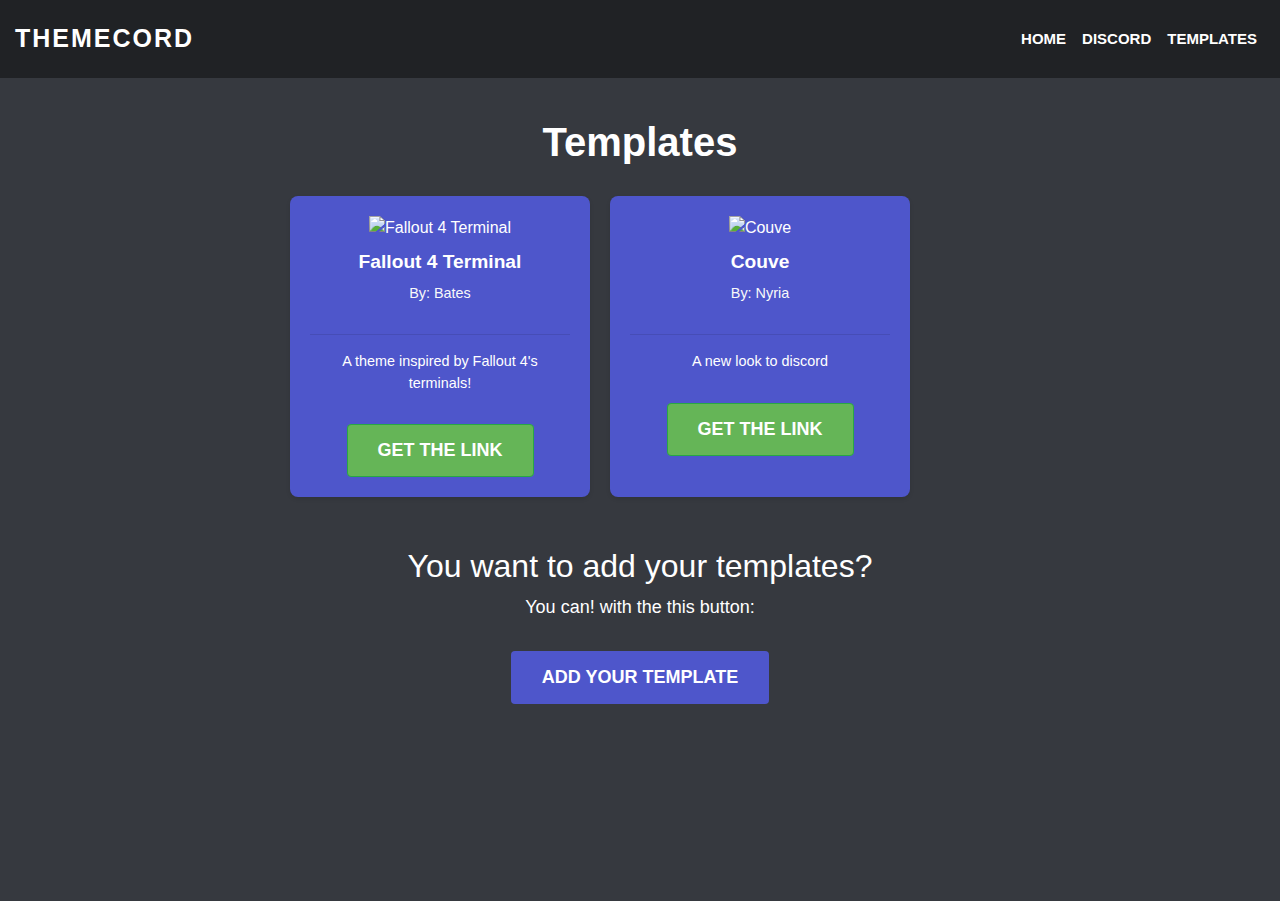
==== templates.html @ a10ba4d6 "Updated" ====
<!DOCTYPE html>
<html lang="en">
<head>
    <meta charset="UTF-8">
    <meta name="viewport" content="width=device-width, initial-scale=1.0">
    <link rel="stylesheet" href="https://stackpath.bootstrapcdn.com/bootstrap/4.4.1/css/bootstrap.min.css">
    <title>Templates - ThemeCord</title>
    <link rel="stylesheet" href="style.css"/>
    <style>


        h1 {
            font-size: 2.5rem;
            font-weight: bold;
            margin-bottom: 20px;
        }

        .templates {
            display: flex;
            flex-wrap: wrap;
        }

        .template {
            width: 300px;
            background-color: #4e56cb;
            border-radius: 8px;
            box-shadow: 0 2px 4px rgba(0, 0, 0, 0.1);
            margin: 10px;
            padding: 20px;
            text-align: center;
            color: #fff;
        }

        .template img {
            max-width: 100%;
            height: auto;
            margin-bottom: 10px;
        }

        .template h3 {
            font-size: 1.2rem;
            font-weight: bold;
            margin-bottom: 10px;
        }

        .template p {
            font-size: 0.9rem;
            color: #fff;
        }
        .template a {
            display: inline-block;
            padding: 12px 30px;
            font-size: 18px;
            font-weight: bold;
            text-transform: uppercase;
            background-color: #65b557;
            color: #FFF;
            border-radius: 4px;
            text-decoration: none;
            transition: background-color 0.3s ease;
        }
        .template a:hover{
            background-color: #1f8c0b;
            color: #FFF;
        }
    </style>
</head>
<body>
    <nav class="navbar navbar-expand-lg">
        <a class="navbar-brand" href="index.html">ThemeCord</a>
        <button class="navbar-toggler" type="button" data-toggle="collapse" data-target="#navbarNav" aria-controls="navbarNav" aria-expanded="false" aria-label="Toggle navigation">
            <span class="navbar-toggler-icon"></span>
        </button>
        <div class="collapse navbar-collapse" id="navbarNav">
            <ul class="navbar-nav ml-auto">
                <li class="nav-item">
                    <a class="nav-link" href="index.html">Home</a>
                </li>
                <li class="nav-item">
                    <a class="nav-link" href="https://discord.gg/FTK3txBsAS">Discord</a>
                </li>
                <li class="nav-item active">
                    <a class="nav-link" href="templates.html">Templates</a>
                </li>
            </ul>
        </div>
    </nav>

    <div class="container">
        <h1>Templates</h1>

        <div class="templates">
            <div class="template">
                <img src="https://betterdiscord.app/Image/878" alt="Fallout 4 Terminal">
                <h3>Fallout 4 Terminal</h3>
                <p class="text-light">By: Bates</p>
                <hr/>
                <p>A theme inspired by Fallout 4's terminals!</p>
                <a href="javascript:c('https://raw.githubusercontent.com/CommandCrafterHD/Fallout4TerminalTheme/main/Fallout4Terminal.theme.css')" class="btn btn-success">get the link</a>
            </div>
            <div class="template">
                <img src="https://camo.githubusercontent.com/d0adf752f369e24870a6a7c505d929dab61ad9debd068b3af610118f588c294e/68747470733a2f2f63646e2e646973636f72646170702e636f6d2f6174746163686d656e74732f3533393138303331363434373939373937342f3732353733373831393031353837323536322f756e6b6e6f776e2e706e67" alt="Couve">
                <h3>Couve</h3>
                <p class="text-light">By: Nyria</p>
                <hr/>
                <p>A new look to discord</p>
                <a href="javascript:c('https://nyri4.github.io/Couve/betterdiscord/couve.theme.css')" class="btn btn-success">get the link</a>
            </div>
        </div>

        <div class="text-center container mx-auto">
            <h2>You want to add your templates?</h2>
            <p>You can! with the this button:</p>
            <a href="https://github.com/Theme-Cord/theme-cord.github.io/issues" class="btn cta-btn">Add your template</a>
        </div>
    </div>
    <!-- Bootstrap Toast (Dark Theme) -->
    <div class="toast bg-dark text-white" role="alert" aria-live="polite" aria-atomic="true" data-autohide="false">
        <div class="toast-header">
            <img src="https://raw.githubusercontent.com/Theme-Cord/.github/main/avatar2.png" class="rounded mr-2" alt="..." width="16px" height="16px">
            <strong class="mr-auto">Theme Cord</strong>
            <small>Just now</small>
            <button type="button" class="ml-2 mb-1 close" data-dismiss="toast" aria-label="Close">
                <span aria-hidden="true">&times;</span>
            </button>
        </div>
        <div class="toast-body">
            The theme CSS link was copied to your clipboard. Use the link in the app to apply the theme.
        </div>
    </div>
</body>
<script>
      function c(textToCopy) {

            let t = document.createElement("input")
            // t.style.display = "none"
            t.value = textToCopy
            document.documentElement.appendChild(t)
            t.select();
            document.execCommand('copy');
            t.remove();
            // Show toast
            const toast = document.querySelector('.toast');
            const bsToast = new bootstrap.Toast(toast);
            bsToast.show();
        }
</script>
<script src="https://code.jquery.com/jquery-3.4.1.slim.min.js"></script>
<script src="https://cdn.jsdelivr.net/npm/bootstrap@4.4.1/dist/js/bootstrap.min.js"></script>

</html>
---- style.css ----
@font-face {
    font-family: 'Discordinated';
    src: url('https://lightcord.github.io/css/DISCORDINATED.woff2') format('woff2'),
        url('https://lightcord.github.io/css/DISCORDINATED.woff') format('woff');
    font-weight: normal;
    font-style: normal;
}

.navbar-nav a {
    font-family: 'Roboto', sans-serif;
    font-size: 15px;
    text-transform: uppercase;
    font-weight: bold;
}

.navbar-light .navbar-brand {
    color: #FFF;
    font-size: 25px;
    text-transform: uppercase;
    font-weight: bold;
    letter-spacing: 2px;
}

.navbar-light .navbar-nav .active>.nav-link,
.navbar-light .navbar-nav .nav-link.active,
.navbar-light .navbar-nav .nav-link.show,
.navbar-light .navbar-nav .show>.nav-link {
    color: #FFF;
}

.navbar-light .navbar-nav .nav-link {
    color: #FFF;
}

.navbar-nav {
    text-align: center;
}

.nav-link {
    padding: .2rem 1rem;
}

.nav-light .navbar-nav .nav-link:focus,
.navbar-light .navbar-nav .nav-link:hover {
    color: #FFF;
}

.w-100 {
    height: 100vh;
}

@media only screen and (max-width: 767px) {
    .navbar-nav.ml-auto {
        background: rgba(0, 0, 0, 0.5);
    }

    .navbar-toggler {
        padding: 1px 5px;
        font-size: 18px;
        line-height: 0.3;
        background: rgba(32,34,37,1);
    }
}

#cards > div > div.card {
    background-color: #202225; 
    color: #FFF
}
#cards > div > div.card > div.card-body {
    padding-bottom: 1rem!important;
}
#cards > div > div.card > div.card-body > div.ico:not(.icon-shape) {
    background-color: #3f49df; 
    width: 90px; 
    height: 90px; 
    border-radius: 90px; 
    margin-left: calc(50% - 45px);
}

@media only screen and (max-width: 991px) {
    #cards > div > div {
        margin-top: 5px;
        margin-bottom: 5px;
    }
}
.video-responsive { 
    overflow:hidden; 
    padding-bottom:56.25%; 
    position:relative; 
    height:0;
}
    
.video-responsive iframe {
    left:0; 
    top:0; 
    height:100%;
    width:100%;
    position:absolute;
}
.main-section {
    color: #FFF; 
}
@media only screen and (max-width: 1199px) {
    body > section:nth-child(4),
    body > section:nth-child(5),
    body > section:nth-child(6),
    body > section:nth-child(7) {
        margin-top: 50px!important
    }
    body > section:nth-child(4) > div > div,
    body > section:nth-child(5) > div > div,
    body > section:nth-child(6) > div > div {
        flex-direction: column;
    }
    body > section:nth-child(4) > div > div > div:nth-child(1) {
        order: 2!important
    } 
    body > section:nth-child(5) > div > div > div.col-md-6.order-md-2 {
        order: 1!important
    }
    body > section:nth-child(5) > div > div > div.col-md-6.order-md-1 {
        order: 2!important
    }
    body > section:nth-child(6) > div > div > div.col-md-6.order-md-2 {
        order: 3!important
    }
}

.AnimedTitle {
    background-color: #4e56cb;
    font-size: 70px;
    font-weight: 700;
    background-image: linear-gradient(-75deg,
            transparent 0,
            transparent 5%,
            rgba(255, 255, 255, 0.5) 5%,
            rgba(255, 255, 255, 0.5) 10%,
            transparent 10%,
            transparent 100%);
    background-size: 200% 100%;
    -webkit-text-fill-color: transparent;
    -webkit-background-clip: text;
    background-clip: text;
    transition: 1.2s;
    font-family: Discordinated;
}

.AnimedTitle:hover {
    background-position: -120% 0;
}

.gradientTop {
    background: rgba(32,34,37,1);
    background: linear-gradient(rgba(32,34,37,1) 10%, rgba(32,34,37,0) 100%);
}
.gradientBottom {
    background: rgba(32,34,37,0);
    background: linear-gradient(rgba(32,34,37,0) 0%, rgba(32,34,37,1) 50%);
}

.icon.icon-border {
    border-color: #4e56cb;
    color: #4e56cb;
}

.icon {
    display: inline-block;
    width: 60px;
    height: 60px;
    line-height: 60px;
    border-radius: 30px;
    border: solid 1px #2065a1;
    color: #4e56cb;
    -webkit-transition: all .2s ease-out;
    -moz-transition: all .2s ease-out;
    transition: all .2s ease-out;
    font-size: 30px;
    margin: 0 auto 30px;
    text-align: center;
}

::-webkit-scrollbar {
    width: 12px;
    background-color: #36393f;
}

::-webkit-scrollbar-track {
    -webkit-box-shadow: inset 0 0 6px rgba(105, 105, 105, 0.3);
    box-shadow: 6px;
    border-radius: 10px
}

::-webkit-scrollbar-thumb {
    border-radius: 10px;
    -webkit-box-shadow: inset 0 0 6px rgba(0,0,0,.5);
    box-shadow: 6px
}
body {
    font-family: 'Roboto', sans-serif;
    color: #FFF;
    background-color: #36393f;
}

.container {
    max-width: 800px;
    margin: 0 auto;
    padding: 40px;
    text-align: center;
}

h1 {
    font-size: 40px;
    font-weight: bold;
    margin-bottom: 20px;
}

p {
    font-size: 18px;
    line-height: 1.5;
    margin-bottom: 30px;
}

.features {
    display: flex;
    justify-content: center;
    align-items: flex-start;
    flex-wrap: wrap;
    margin-top: 50px;
}

.feature {
    flex: 0 0 33%;
    max-width: 300px;
    margin: 20px;
    padding: 20px;
    background-color: #202225;
    border-radius: 8px;
    text-align: center;
}

.feature h3 {
    font-size: 24px;
    font-weight: bold;
    margin-bottom: 10px;
}

.feature p {
    font-size: 16px;
    margin-bottom: 0;
}

.cta {
    margin-top: 50px;
}

.cta-btn {
    display: inline-block;
    padding: 12px 30px;
    font-size: 18px;
    font-weight: bold;
    text-transform: uppercase;
    background-color: #4e56cb;
    color: #FFF;
    border-radius: 4px;
    text-decoration: none;
    transition: background-color 0.3s ease;
}

.cta-btn:hover {
    background-color: #3641d4;
    color: #FFF;
}

.footer {
    margin-top: 50px;
    font-size: 14px;
}

/* Additional CSS styles */

.navbar {
    background-color: #202225;
    padding: 15px;
}

.navbar-brand {
    color: #FFF;
    font-size: 25px;
    text-transform: uppercase;
    font-weight: bold;
    letter-spacing: 2px;
}

.navbar-nav {
    text-align: center;
}

.navbar-nav a {
    font-family: 'Roboto', sans-serif;
    font-size: 15px;
    text-transform: uppercase;
    font-weight: bold;
    color: #FFF;
}

.navbar-nav .active > .nav-link,
.navbar-nav .nav-link.active,
.navbar-nav .nav-link.show,
.navbar-nav .show > .nav-link {
    color: #FFF;
}

.nav-link {
    padding: .2rem 1rem;
}

.nav-link:focus,
.nav-link:hover {
    color: #FFF;
}

.video-responsive { 
    overflow: hidden; 
    padding-bottom: 56.25%; 
    position: relative; 
    height: 0;
}
    
.video-responsive iframe {
    left: 0; 
    top: 0; 
    height: 100%;
    width: 100%;
    position: absolute;
}

#cards > div > div.card {
    background-color: #202225; 
    color: #FFF;
}

#cards > div > div.card > div.card-body {
    padding-bottom: 1rem!important;
}

#cards > div > div.card > div.card-body > div.ico:not(.icon-shape) {
    background-color: #3f49df; 
    width: 90px; 
    height: 90px; 
    border-radius: 90px; 
    margin-left: calc(50% - 45px);
}

@media only screen and (max-width: 767px) {
    .navbar-nav.ml-auto {
        background: rgba(0, 0, 0, 0.5);
    }

    .navbar-toggler {
        padding: 1px 5px;
        font-size: 18px;
        line-height: 0.3;
        background: rgba(32,34,37,1);
    }
}

@media only screen and (max-width: 991px) {
    #cards > div > div {
        margin-top: 5px;
        margin-bottom: 5px;
    }
}

@media only screen and (max-width: 1199px) {
    body > section:nth-child(4),
    body > section:nth-child(5),
    body > section:nth-child(6),
    body > section:nth-child(7) {
        margin-top: 50px!important;
    }
    
    body > section:nth-child(4) > div > div,
    body > section:nth-child(5) > div > div,
    body > section:nth-child(6) > div > div {
        flex-direction: column;
    }
    
    body > section:nth-child(4) > div > div > div:nth-child(1) {
        order: 2!important;
    }
    
    body > section:nth-child(5) > div > div > div.col-md-6.order-md-2 {
        order: 1!important;
    }
    
    body > section:nth-child(5) > div > div > div.col-md-6.order-md-1 {
        order: 2!important;
    }
    
    body > section:nth-child(6) > div > div > div.col-md-6.order-md-2 {
        order: 3!important;
    }
}
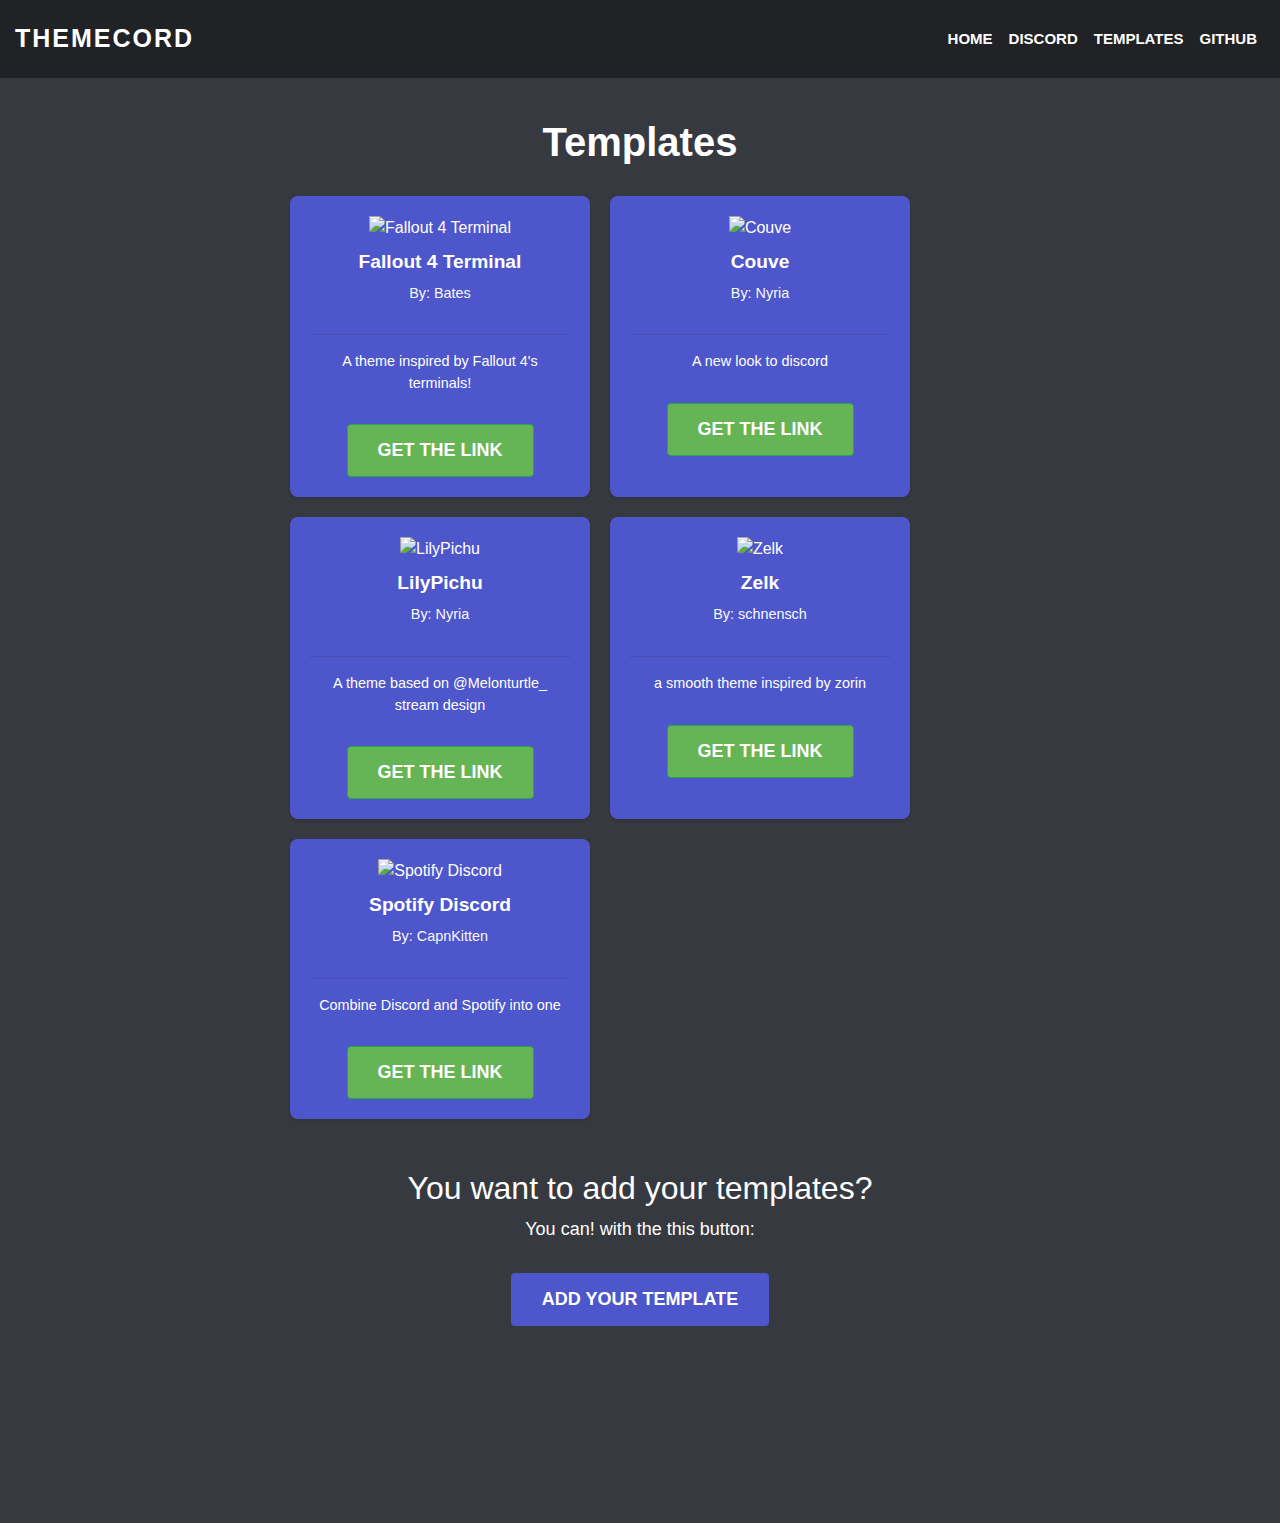
==== commit 534cdb3b: "Added more themes" ====
--- a/templates.html
+++ b/templates.html
@@ -82,6 +82,9 @@
                 <li class="nav-item active">
                     <a class="nav-link" href="templates.html">Templates</a>
                 </li>
+                <li class="nav-item">
+                    <a class="nav-link" href="https://github.com/Theme-Cord">Github</a>
+                </li>
             </ul>
         </div>
     </nav>
@@ -105,6 +108,31 @@
                 <hr/>
                 <p>A new look to discord</p>
                 <a href="javascript:c('https://nyri4.github.io/Couve/betterdiscord/couve.theme.css')" class="btn btn-success">get the link</a>
+
+            </div>
+            <div class="template">
+                <img src="https://camo.githubusercontent.com/5fd525a7f1f1d82dc5dec576048cf309adf82ae602bb8903e86288f4619a8779/68747470733a2f2f6e797269342e6769746875622e696f2f4c696c7950696368752f6173736574732f707265766965772e706e67" alt="LilyPichu">
+                <h3>LilyPichu</h3>
+                <p class="text-light">By: Nyria</p>
+                <hr/>
+                <p>A theme based on @Melonturtle_ stream design</p>
+                <a href="javascript:c('https://github.com/NYRI4/LilyPichu/raw/main/lilypichu.theme.css')" class="btn btn-success">Get the link</a>
+            </div>
+            <div class="template">
+                <img src="https://raw.githubusercontent.com/schnensch0/zelk/main/preview/mockup.png" alt="Zelk">
+                <h3>Zelk</h3>
+                <p class="text-light">By: schnensch</p>
+                <hr/>
+                <p>a smooth theme inspired by zorin</p>
+                <a href="javascript:c('https://raw.githubusercontent.com/schnensch0/zelk/main/zelkBD.theme.css')" class="btn btn-success">Get the link</a>
+            </div>
+            <div class="template">
+                <img src="https://user-images.githubusercontent.com/4013216/120567756-77818680-c3e0-11eb-91d4-20709163ee69.png" alt="Spotify Discord">
+                <h3>Spotify Discord</h3>
+                <p class="text-light">By: CapnKitten</p>
+                <hr/>
+                <p>Combine Discord and Spotify into one</p>
+                <a href="javascript:c('https://capnkitten.github.io/BetterDiscord/Themes/Spotify-Discord/css/source.css')" class="btn btn-success">Get the link</a>
             </div>
         </div>
 
@@ -144,6 +172,7 @@
             const bsToast = new bootstrap.Toast(toast);
             bsToast.show();
         }
+
 </script>
 <script src="https://code.jquery.com/jquery-3.4.1.slim.min.js"></script>
 <script src="https://cdn.jsdelivr.net/npm/bootstrap@4.4.1/dist/js/bootstrap.min.js"></script>
